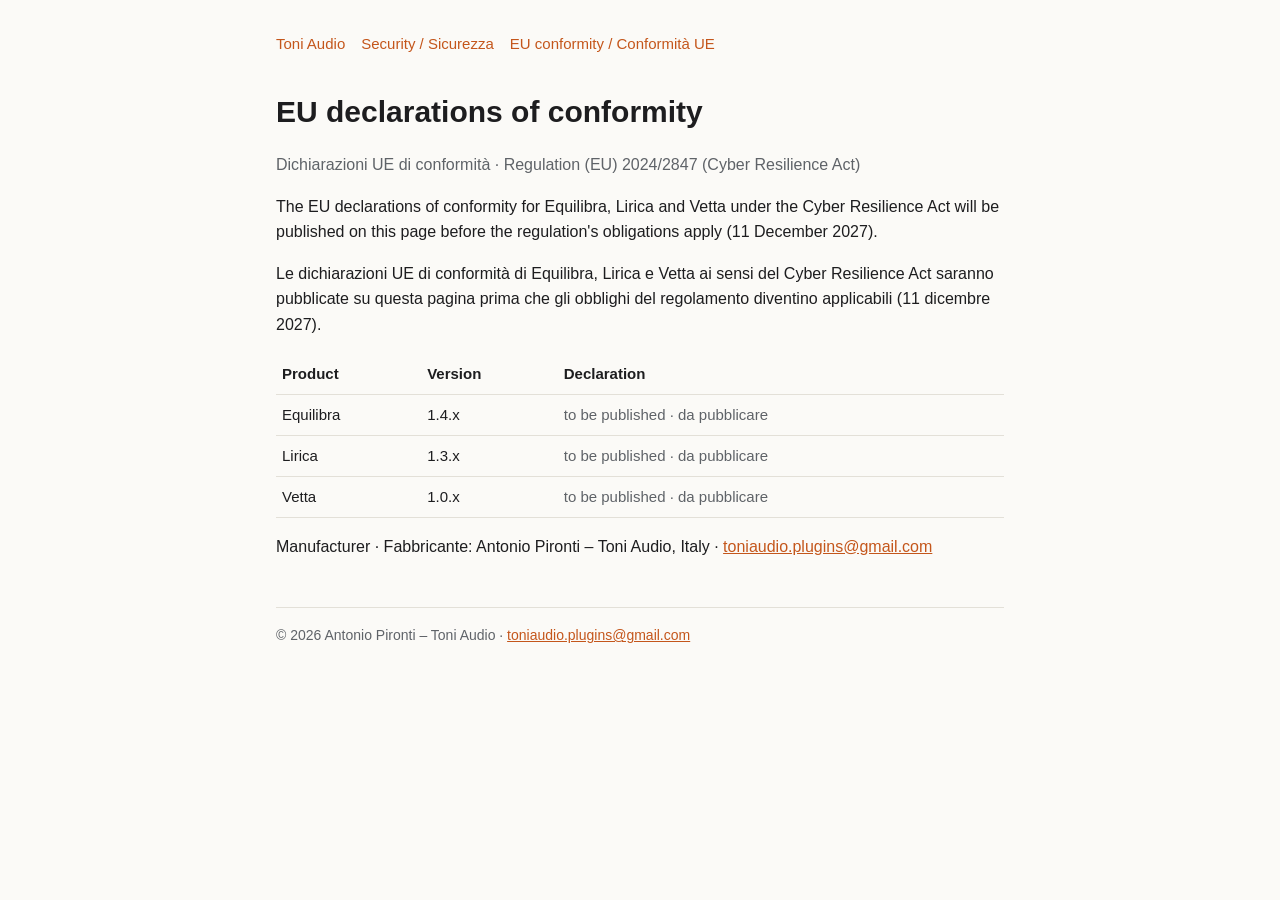
==== conformity.html @ 036a6a4a "Add files via upload" ====
<!doctype html>
<html lang="en"><head><meta charset="utf-8"><meta name="viewport" content="width=device-width, initial-scale=1">
<title>EU conformity · Toni Audio</title><link rel="stylesheet" href="style.css"></head>
<body><main>
<nav><a href="./">Toni Audio</a><a href="security.html">Security / Sicurezza</a><a href="conformity.html">EU conformity / Conformità UE</a></nav>
<h1>EU declarations of conformity</h1>
<p class="muted">Dichiarazioni UE di conformità · Regulation (EU) 2024/2847 (Cyber Resilience Act)</p>
<p>The EU declarations of conformity for Equilibra, Lirica and Vetta under the Cyber Resilience Act will be
published on this page before the regulation's obligations apply (11 December 2027).</p>
<p>Le dichiarazioni UE di conformità di Equilibra, Lirica e Vetta ai sensi del Cyber Resilience Act saranno
pubblicate su questa pagina prima che gli obblighi del regolamento diventino applicabili (11 dicembre 2027).</p>
<table><tr><th>Product</th><th>Version</th><th>Declaration</th></tr>
<tr><td>Equilibra</td><td>1.4.x</td><td class="muted">to be published · da pubblicare</td></tr>
<tr><td>Lirica</td><td>1.3.x</td><td class="muted">to be published · da pubblicare</td></tr>
<tr><td>Vetta</td><td>1.0.x</td><td class="muted">to be published · da pubblicare</td></tr></table>
<p>Manufacturer · Fabbricante: Antonio Pironti – Toni Audio, Italy ·
<a href="mailto:toniaudio.plugins@gmail.com">toniaudio.plugins@gmail.com</a></p>
<footer>© 2026 Antonio Pironti – Toni Audio · <a href="mailto:toniaudio.plugins@gmail.com">toniaudio.plugins@gmail.com</a></footer>
</main></body></html>
---- style.css ----
:root { --bg:#fbfaf7; --fg:#1d1d1f; --muted:#5f6368; --accent:#c4561b; --line:#e3e0d8; --card:#ffffff; }
@media (prefers-color-scheme: dark) { :root { --bg:#141416; --fg:#ececef; --muted:#a3a3ab; --accent:#f08a4b; --line:#2c2c31; --card:#1c1c20; } }
* { box-sizing: border-box; }
body { margin:0; background:var(--bg); color:var(--fg); font:16px/1.6 -apple-system, "Segoe UI", Roboto, sans-serif; }
main { max-width:760px; margin:0 auto; padding:32px 16px 64px; }
header a, a { color:var(--accent); }
nav { display:flex; gap:16px; flex-wrap:wrap; margin-bottom:32px; font-size:15px; }
nav a { text-decoration:none; }
h1 { font-size:30px; margin:0 0 4px; } h2 { font-size:21px; margin-top:36px; } h3 { font-size:17px; margin-top:24px; }
.muted { color:var(--muted); }
table { width:100%; border-collapse:collapse; font-size:15px; margin:12px 0; }
th, td { text-align:left; padding:8px 6px; border-bottom:1px solid var(--line); vertical-align:top; }
.card { background:var(--card); border:1px solid var(--line); border-radius:10px; padding:16px 18px; margin:14px 0; }
footer { margin-top:48px; font-size:14px; color:var(--muted); border-top:1px solid var(--line); padding-top:16px; }
code { font-size:14px; }
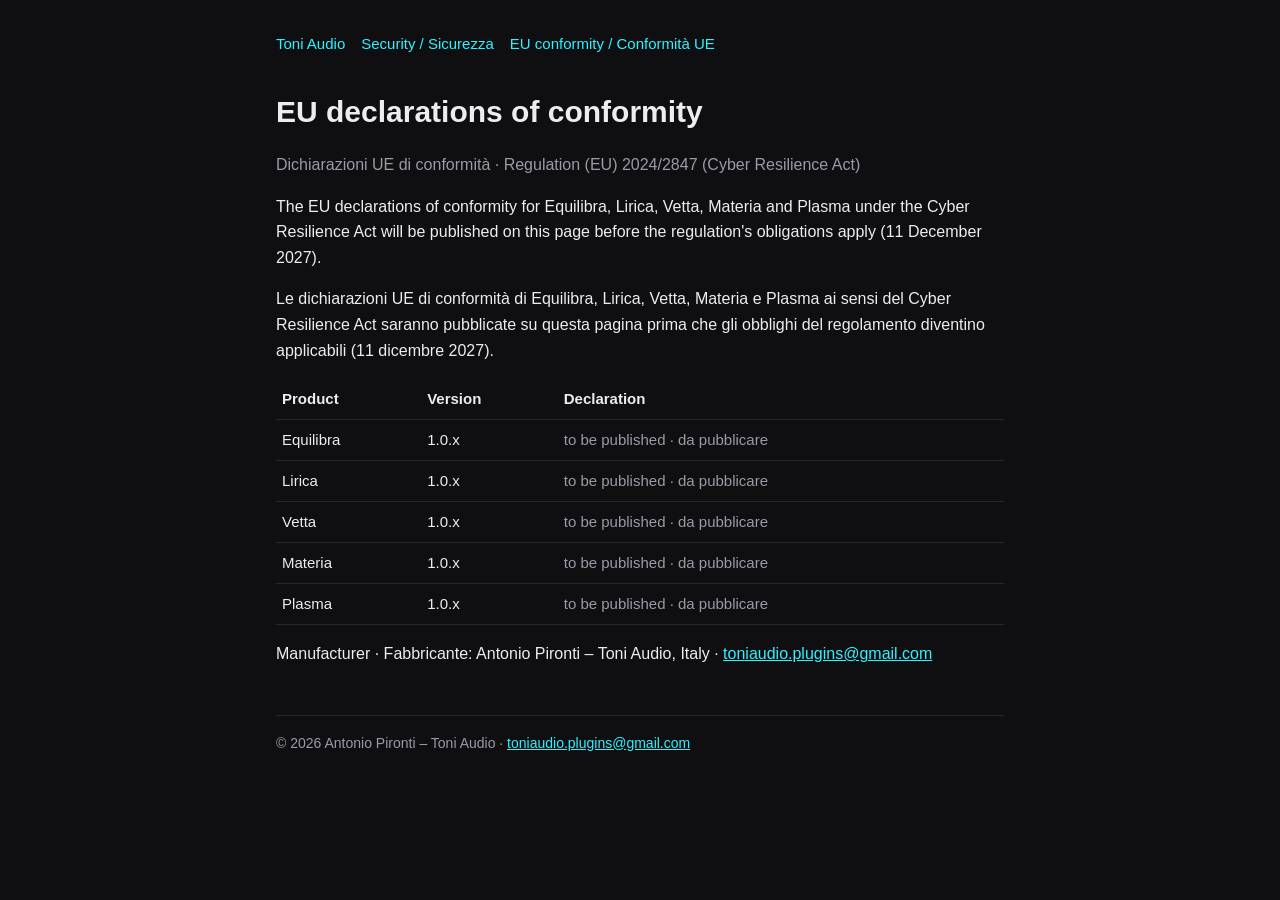
==== commit 0a640efd: "Site: Materia and Plasma added, updated screenshots of Equilibra, Lirica and Vetta Co-Authored-By: C" ====
--- a/conformity.html
+++ b/conformity.html
@@ -5,14 +5,16 @@
 <nav><a href="./">Toni Audio</a><a href="security.html">Security / Sicurezza</a><a href="conformity.html">EU conformity / Conformità UE</a></nav>
 <h1>EU declarations of conformity</h1>
 <p class="muted">Dichiarazioni UE di conformità · Regulation (EU) 2024/2847 (Cyber Resilience Act)</p>
-<p>The EU declarations of conformity for Equilibra, Lirica and Vetta under the Cyber Resilience Act will be
+<p>The EU declarations of conformity for Equilibra, Lirica, Vetta, Materia and Plasma under the Cyber Resilience Act will be
 published on this page before the regulation's obligations apply (11 December 2027).</p>
-<p>Le dichiarazioni UE di conformità di Equilibra, Lirica e Vetta ai sensi del Cyber Resilience Act saranno
+<p>Le dichiarazioni UE di conformità di Equilibra, Lirica, Vetta, Materia e Plasma ai sensi del Cyber Resilience Act saranno
 pubblicate su questa pagina prima che gli obblighi del regolamento diventino applicabili (11 dicembre 2027).</p>
 <table><tr><th>Product</th><th>Version</th><th>Declaration</th></tr>
-<tr><td>Equilibra</td><td>1.4.x</td><td class="muted">to be published · da pubblicare</td></tr>
-<tr><td>Lirica</td><td>1.3.x</td><td class="muted">to be published · da pubblicare</td></tr>
-<tr><td>Vetta</td><td>1.0.x</td><td class="muted">to be published · da pubblicare</td></tr></table>
+<tr><td>Equilibra</td><td>1.0.x</td><td class="muted">to be published · da pubblicare</td></tr>
+<tr><td>Lirica</td><td>1.0.x</td><td class="muted">to be published · da pubblicare</td></tr>
+<tr><td>Vetta</td><td>1.0.x</td><td class="muted">to be published · da pubblicare</td></tr>
+<tr><td>Materia</td><td>1.0.x</td><td class="muted">to be published · da pubblicare</td></tr>
+<tr><td>Plasma</td><td>1.0.x</td><td class="muted">to be published · da pubblicare</td></tr></table>
 <p>Manufacturer · Fabbricante: Antonio Pironti – Toni Audio, Italy ·
 <a href="mailto:toniaudio.plugins@gmail.com">toniaudio.plugins@gmail.com</a></p>
 <footer>© 2026 Antonio Pironti – Toni Audio · <a href="mailto:toniaudio.plugins@gmail.com">toniaudio.plugins@gmail.com</a></footer>
--- a/style.css
+++ b/style.css
@@ -1,5 +1,5 @@
-:root { --bg:#fbfaf7; --fg:#1d1d1f; --muted:#5f6368; --accent:#c4561b; --line:#e3e0d8; --card:#ffffff; }
-@media (prefers-color-scheme: dark) { :root { --bg:#141416; --fg:#ececef; --muted:#a3a3ab; --accent:#f08a4b; --line:#2c2c31; --card:#1c1c20; } }
+/* pagine Sicurezza e Conformità: stessi colori del sito */
+:root { --bg:#0f0f11; --fg:#ececf1; --muted:#9a9aa8; --accent:#2ef2ff; --line:rgba(255,255,255,.1); --card:#17171c; color-scheme:dark; }
 * { box-sizing: border-box; }
 body { margin:0; background:var(--bg); color:var(--fg); font:16px/1.6 -apple-system, "Segoe UI", Roboto, sans-serif; }
 main { max-width:760px; margin:0 auto; padding:32px 16px 64px; }
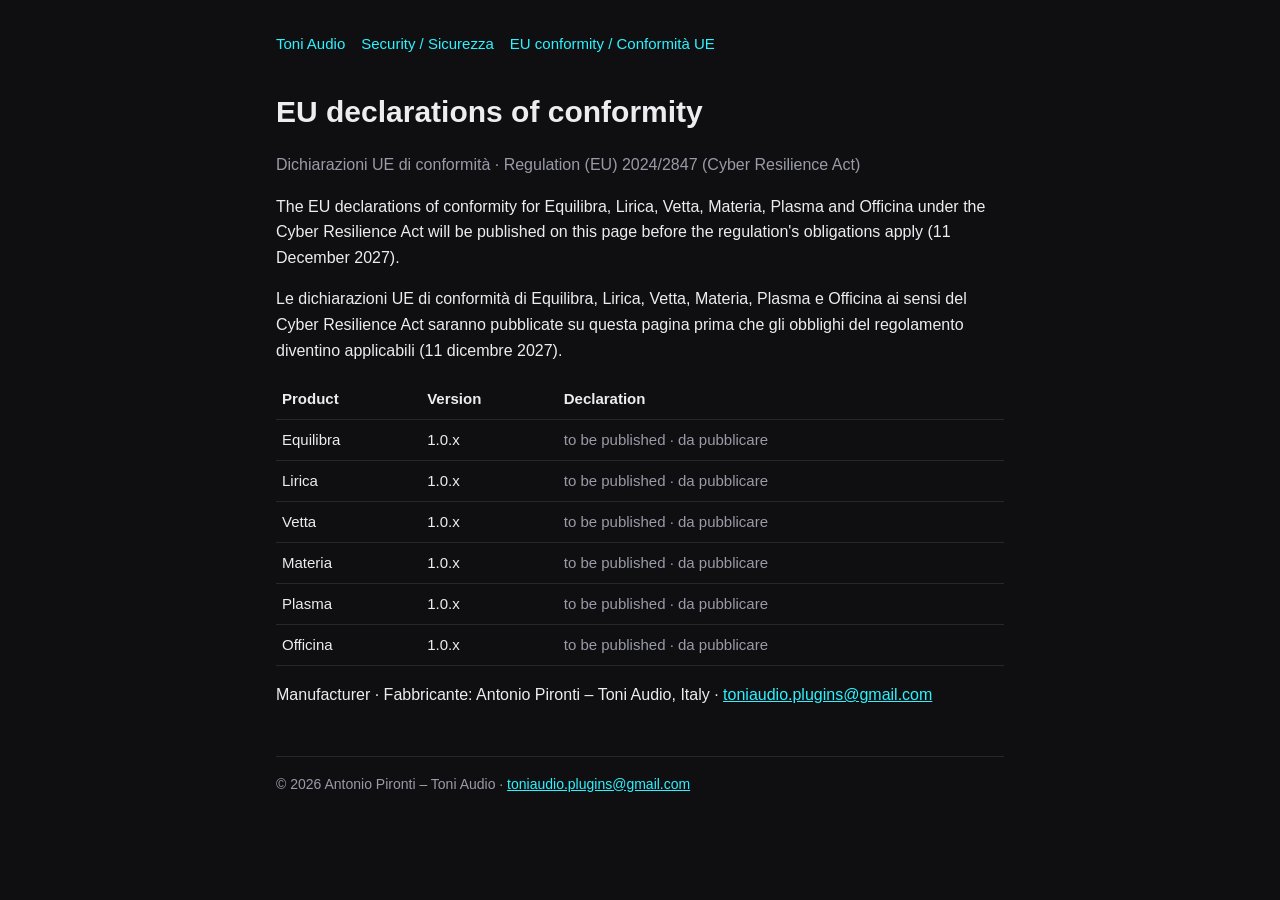
==== commit 1cc86575: "Nuovo plugin: Officina (multi-effetto a 8 pedali); catalogo a 6 plugin Co-Authored-By: Claude Opus 5" ====
--- a/conformity.html
+++ b/conformity.html
@@ -5,16 +5,17 @@
 <nav><a href="./">Toni Audio</a><a href="security.html">Security / Sicurezza</a><a href="conformity.html">EU conformity / Conformità UE</a></nav>
 <h1>EU declarations of conformity</h1>
 <p class="muted">Dichiarazioni UE di conformità · Regulation (EU) 2024/2847 (Cyber Resilience Act)</p>
-<p>The EU declarations of conformity for Equilibra, Lirica, Vetta, Materia and Plasma under the Cyber Resilience Act will be
+<p>The EU declarations of conformity for Equilibra, Lirica, Vetta, Materia, Plasma and Officina under the Cyber Resilience Act will be
 published on this page before the regulation's obligations apply (11 December 2027).</p>
-<p>Le dichiarazioni UE di conformità di Equilibra, Lirica, Vetta, Materia e Plasma ai sensi del Cyber Resilience Act saranno
+<p>Le dichiarazioni UE di conformità di Equilibra, Lirica, Vetta, Materia, Plasma e Officina ai sensi del Cyber Resilience Act saranno
 pubblicate su questa pagina prima che gli obblighi del regolamento diventino applicabili (11 dicembre 2027).</p>
 <table><tr><th>Product</th><th>Version</th><th>Declaration</th></tr>
 <tr><td>Equilibra</td><td>1.0.x</td><td class="muted">to be published · da pubblicare</td></tr>
 <tr><td>Lirica</td><td>1.0.x</td><td class="muted">to be published · da pubblicare</td></tr>
 <tr><td>Vetta</td><td>1.0.x</td><td class="muted">to be published · da pubblicare</td></tr>
 <tr><td>Materia</td><td>1.0.x</td><td class="muted">to be published · da pubblicare</td></tr>
-<tr><td>Plasma</td><td>1.0.x</td><td class="muted">to be published · da pubblicare</td></tr></table>
+<tr><td>Plasma</td><td>1.0.x</td><td class="muted">to be published · da pubblicare</td></tr>
+<tr><td>Officina</td><td>1.0.x</td><td class="muted">to be published · da pubblicare</td></tr></table>
 <p>Manufacturer · Fabbricante: Antonio Pironti – Toni Audio, Italy ·
 <a href="mailto:toniaudio.plugins@gmail.com">toniaudio.plugins@gmail.com</a></p>
 <footer>© 2026 Antonio Pironti – Toni Audio · <a href="mailto:toniaudio.plugins@gmail.com">toniaudio.plugins@gmail.com</a></footer>
